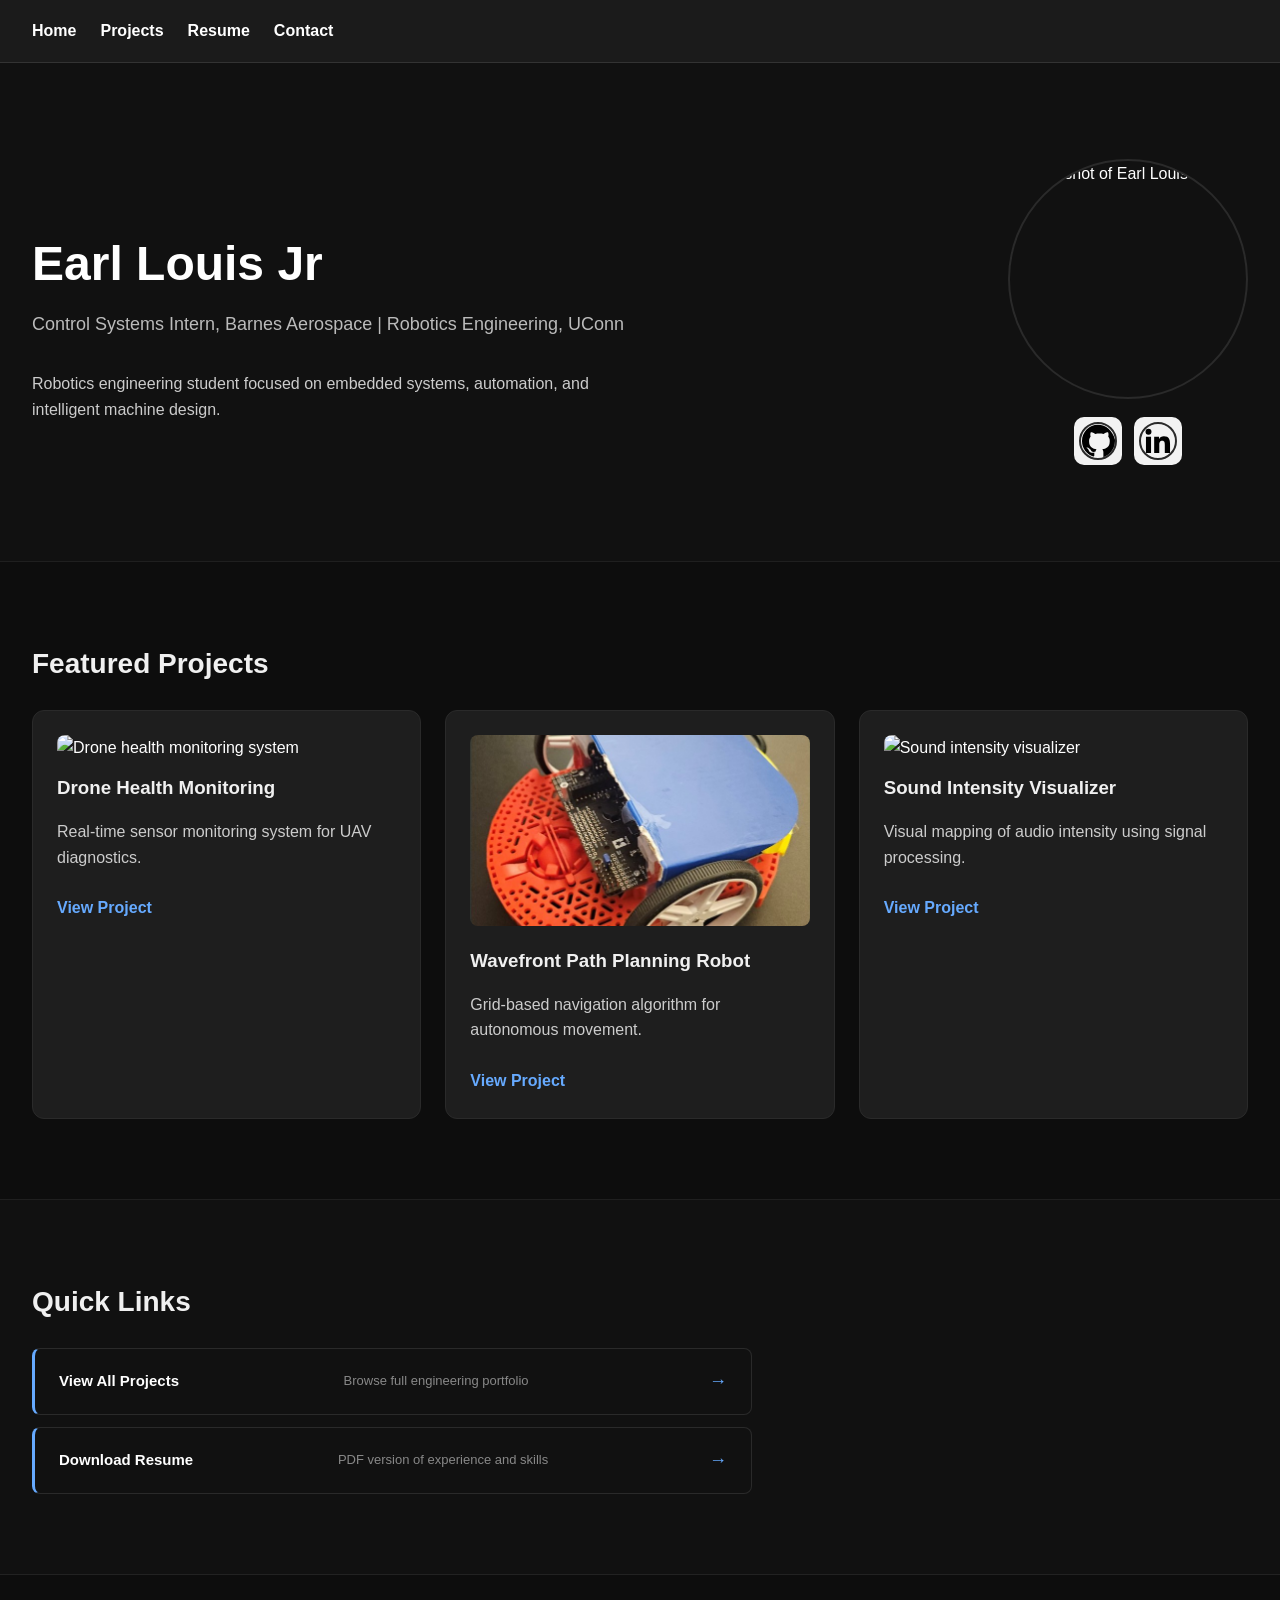
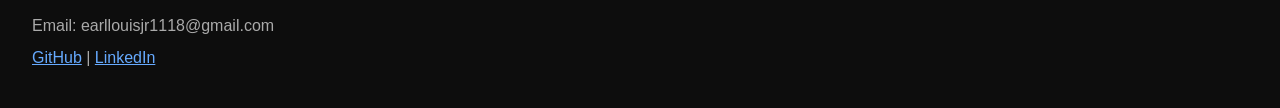
==== index.html @ 8fa8669f "Update link for Drone Health Monitoring project" ====
<!DOCTYPE html>
<html lang="en">
<head>
  <meta charset="UTF-8" />
  <meta name="viewport" content="width=device-width, initial-scale=1.0" />
  <title>Earl Louis Jr | Portfolio</title>
  <link rel="stylesheet" href="style.css" />
</head>
 
<body>
 
  <!-- NAV BAR -->
  <header class="site-header">
    <div class="container">
      <nav class="navbar">
        <a href="index.html">Home</a>
        <a href="projects/index.html">Projects</a>
        <a href="resume.html">Resume</a>
        <a href="contact.html">Contact</a>
      </nav>
    </div>
  </header>
 
  <!-- HERO SECTION -->
  <section class="hero">
    <div class="container hero-inner">
 
      <!-- LEFT SIDE -->
      <div class="hero-left">
        <h1>Earl Louis Jr</h1>
        <h2>Control Systems Intern, Barnes Aerospace | Robotics Engineering, UConn</h2>
        <p>
          Robotics engineering student focused on embedded systems, automation,
          and intelligent machine design.
        </p>
      </div>
 
      <!-- RIGHT SIDE -->
      <div class="hero-right">
        <img src="assets/headshot.jpg" alt="Headshot of Earl Louis Jr" />
 
        <div class="hero-buttons">
          <a href="https://github.com/earllouisjr/" target="_blank" class="icon-button">
            <img src="assets/icons/github.svg" alt="GitHub" />
          </a>
 
          <a href="https://www.linkedin.com/in/earl-louis-him/" target="_blank" class="icon-button">
            <img src="assets/icons/linkedin.svg" alt="LinkedIn" />
          </a>
        </div>
      </div>
 
    </div>
  </section>
 
  <!-- FEATURED PROJECTS -->
  <section class="featured-projects">
    <div class="container">
      <h2>Featured Projects</h2>
 
      <div class="project-grid">
 
        <div class="project-card">
          <img src="assets/projects/drone-health/thumbnail.jpg" alt="Drone health monitoring system" />
          <h3>Drone Health Monitoring</h3>
          <p>Real-time sensor monitoring system for UAV diagnostics.</p>
          <a href="projects/drone-health.html">View Project</a>
        </div>
 
        <div class="project-card">
          <img src="assets/projects/wavefront-robot/thumbnail.jpg" alt="Wavefront planner robot" />
          <h3>Wavefront Path Planning Robot</h3>
          <p>Grid-based navigation algorithm for autonomous movement.</p>
          <a href="projects/wavefront-robot.html">View Project</a>
        </div>
 
        <div class="project-card">
          <img src="assets/projects/sound-visualizer/thumbnail.jpg" alt="Sound intensity visualizer" />
          <h3>Sound Intensity Visualizer</h3>
          <p>Visual mapping of audio intensity using signal processing.</p>
          <a href="projects/sound-visualizer.html">View Project</a>
        </div>
 
      </div>
    </div>
  </section>
 
  <!-- QUICK LINKS -->
  <section class="quick-links">
    <div class="container">
 
      <h2>Quick Links</h2>
 
      <div class="quick-links-grid">
 
        <a class="quick-link-card" href="projects/index.html">
          <h3>View All Projects</h3>
          <p>Browse full engineering portfolio</p>
        </a>
 
        <a class="quick-link-card" href="assets/Earl_Louis_Resume.pdf">
          <h3>Download Resume</h3>
          <p>PDF version of experience and skills</p>
        </a>
 
      </div>
 
    </div>
  </section>
 
  <!-- FOOTER -->
  <footer class="site-footer">
    <div class="container">
      <p>Email: earllouisjr1118@gmail.com</p>
      <p>
        <a href="https://github.com/earllouisjr">GitHub</a> |
        <a href="https://www.linkedin.com/in/earl-louis-him/">LinkedIn</a>
      </p>
    </div>
  </footer>
 
</body>
</html>
---- style.css ----
/*  BASE  */
* {
  box-sizing: border-box;
}
 
body {
  font-family: Inter, sans-serif;
  background-color: #111;
  color: white;
  margin: 0;
  line-height: 1.6;
}
 
/*  LAYOUT CONTAINER  */
.container {
  max-width: 1400px;
  margin: 0 auto;
  padding: 0 32px;
  width: 100%;
}
 
/*  TYPOGRAPHY  */
h1 {
  font-size: 2.8rem;
  margin-bottom: 10px;
}
 
h2 {
  margin-top: 30px;
  font-size: 1.5rem;
  color: #f0f0f0;
}
 
p {
  color: #ccc;
  margin-bottom: 15px;
}
 
a {
  color: #66aaff;
}
 
/*  SITE HEADER / NAV  */
.site-header {
  background-color: #1b1b1b;
  border-bottom: 1px solid #333;
}
 
.navbar {
  display: flex;
  gap: 24px;
  padding: 18px 0;
}
 
.navbar a {
  color: white;
  text-decoration: none;
  font-weight: 600;
}
 
.navbar a:hover {
  color: #66aaff;
}
 
/*  HERO  */
.hero {
  background-color: #111;
  padding: 96px 0;
  border-bottom: 1px solid #1f1f1f;
}
 
.hero-inner {
  display: flex;
  justify-content: space-between;
  align-items: center;
  gap: 60px;
}
 
.hero-left {
  flex: 1;
  display: flex;
  flex-direction: column;
  justify-content: center;
}
 
.hero-right {
  flex-shrink: 0;
  display: flex;
  flex-direction: column;
  align-items: center;
  gap: 12px;
}
 
.hero-left h1 {
  font-size: 48px;
  margin-bottom: 8px;
}
 
.hero-left h2 {
  font-size: 18px;
  font-weight: 500;
  margin-top: 0;
  margin-bottom: 16px;
  color: #bbb;
}
 
.hero-left p {
  font-size: 16px;
  line-height: 1.6;
  max-width: 560px;
  color: #ccc;
}
 
.hero-right img {
  width: 240px;
  height: 240px;
  object-fit: cover;
  border-radius: 50%;
  border: 2px solid #2a2a2a;
}
 
.hero-buttons {
  display: flex;
  gap: 12px;
  margin-top: 6px;
}
 
.icon-button {
  display: flex;
  align-items: center;
  justify-content: center;
  width: 48px;
  height: 48px;
  border-radius: 10px;
  background-color: #f2f2f2;
  transition: background-color 0.2s ease;
}
 
.icon-button:hover {
  background-color: #e0e0e0;
}
 
.icon-button img {
  width: 38px;
  height: 38px;
  display: block;
}
 
/*  FEATURED PROJECTS  */
.featured-projects {
  background-color: #0d0d0d;
  padding: 80px 0;
}
 
.featured-projects h2 {
  font-size: 1.75rem;
  margin-top: 0;
  margin-bottom: 24px;
}
 
.project-grid {
  display: grid;
  grid-template-columns: repeat(3, 1fr);
  gap: 24px;
  margin-top: 8px;
}
 
.project-card {
  background-color: #1e1e1e;
  padding: 24px;
  border-radius: 12px;
  border: 1px solid #2a2a2a;
  transition: transform 0.2s ease, border-color 0.2s ease;
}
 
.project-card:hover {
  transform: translateY(-4px);
  border-color: #66aaff;
}
 
.project-card h3 {
  margin-top: 0;
  margin-bottom: 8px;
  color: #f0f0f0;
}
 
.project-card a {
  display: inline-block;
  margin-top: 10px;
  color: #66aaff;
  text-decoration: none;
  font-weight: bold;
}
 
.project-card a:hover {
  text-decoration: underline;
}

.project-card img {
  width: 100%;
  aspect-ratio: 16 / 9;
  object-fit: cover;
  border-radius: 8px;
  margin-bottom: 12px;
}
 
/*  QUICK LINKS  */
.quick-links {
  background-color: #111;
  padding: 80px 0;
  border-top: 1px solid #1f1f1f;
}
 
.quick-links h2 {
  font-size: 1.75rem;
  margin-top: 0;
  margin-bottom: 24px;
}
 
.quick-links-grid {
  display: flex;
  flex-direction: column;
  gap: 12px;
  margin-top: 8px;
  max-width: 720px;
}
 
.quick-link-card {
  display: flex;
  align-items: center;
  justify-content: space-between;
  padding: 18px 24px;
  border-radius: 8px;
  background-color: transparent;
  border: 1px solid #2a2a2a;
  border-left: 3px solid #66aaff;
  text-decoration: none;
  text-align: left;
  transition: background-color 0.2s ease, padding-left 0.2s ease;
}
 
.quick-link-card:hover {
  background-color: #1a1a1a;
  padding-left: 28px;
}
 
.quick-link-card::after {
  content: "→";
  color: #66aaff;
  font-size: 18px;
  margin-left: 16px;
  transition: transform 0.2s ease;
}
 
.quick-link-card:hover::after {
  transform: translateX(4px);
}
 
.quick-link-card h3 {
  font-size: 15px;
  margin: 0 0 2px 0;
  color: white;
  font-weight: 600;
}
 
.quick-link-card p {
  display: block;
  font-size: 13px;
  color: #888;
  margin: 0;
}
 
/*  FOOTER  */
.site-footer {
  background-color: #0d0d0d;
  border-top: 1px solid #222;
  padding: 32px 0;
}
 
.site-footer p {
  margin: 6px 0;
  color: #aaa;
}
 
/*  RESPONSIVE  */
@media (max-width: 900px) {
  .hero-inner {
    flex-direction: column-reverse;
    text-align: center;
    gap: 32px;
  }
 
  .hero-left {
    align-items: center;
  }
 
  .hero-left p {
    max-width: 100%;
  }
 
  .project-grid {
    grid-template-columns: 1fr;
  }
 
}
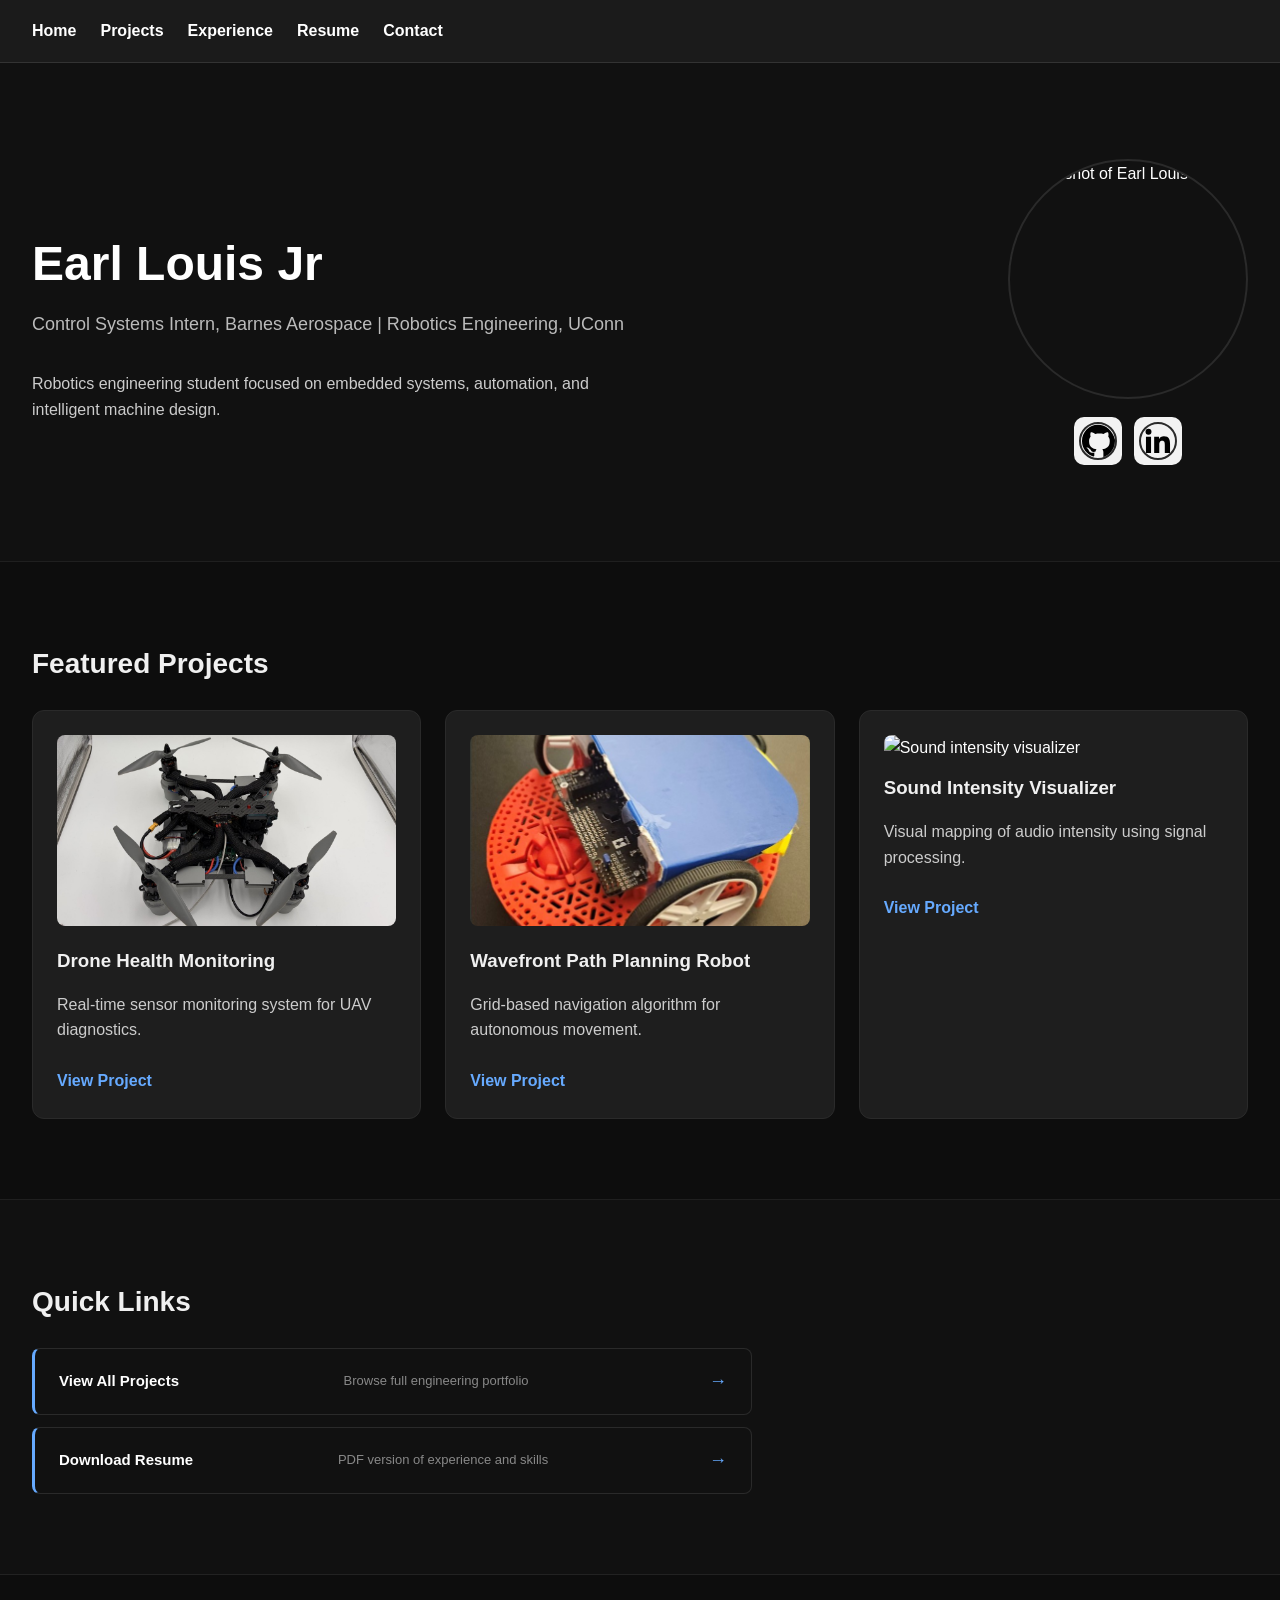
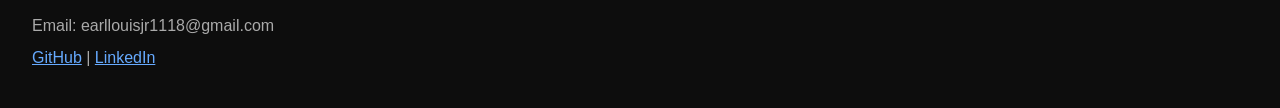
==== commit 3e2328dd: "Add Experience link to navigation menu" ====
--- a/index.html
+++ b/index.html
@@ -15,6 +15,7 @@
       <nav class="navbar">
         <a href="index.html">Home</a>
         <a href="projects/index.html">Projects</a>
+        <a href="experience/index.html">Experience</a>
         <a href="resume.html">Resume</a>
         <a href="contact.html">Contact</a>
       </nav>
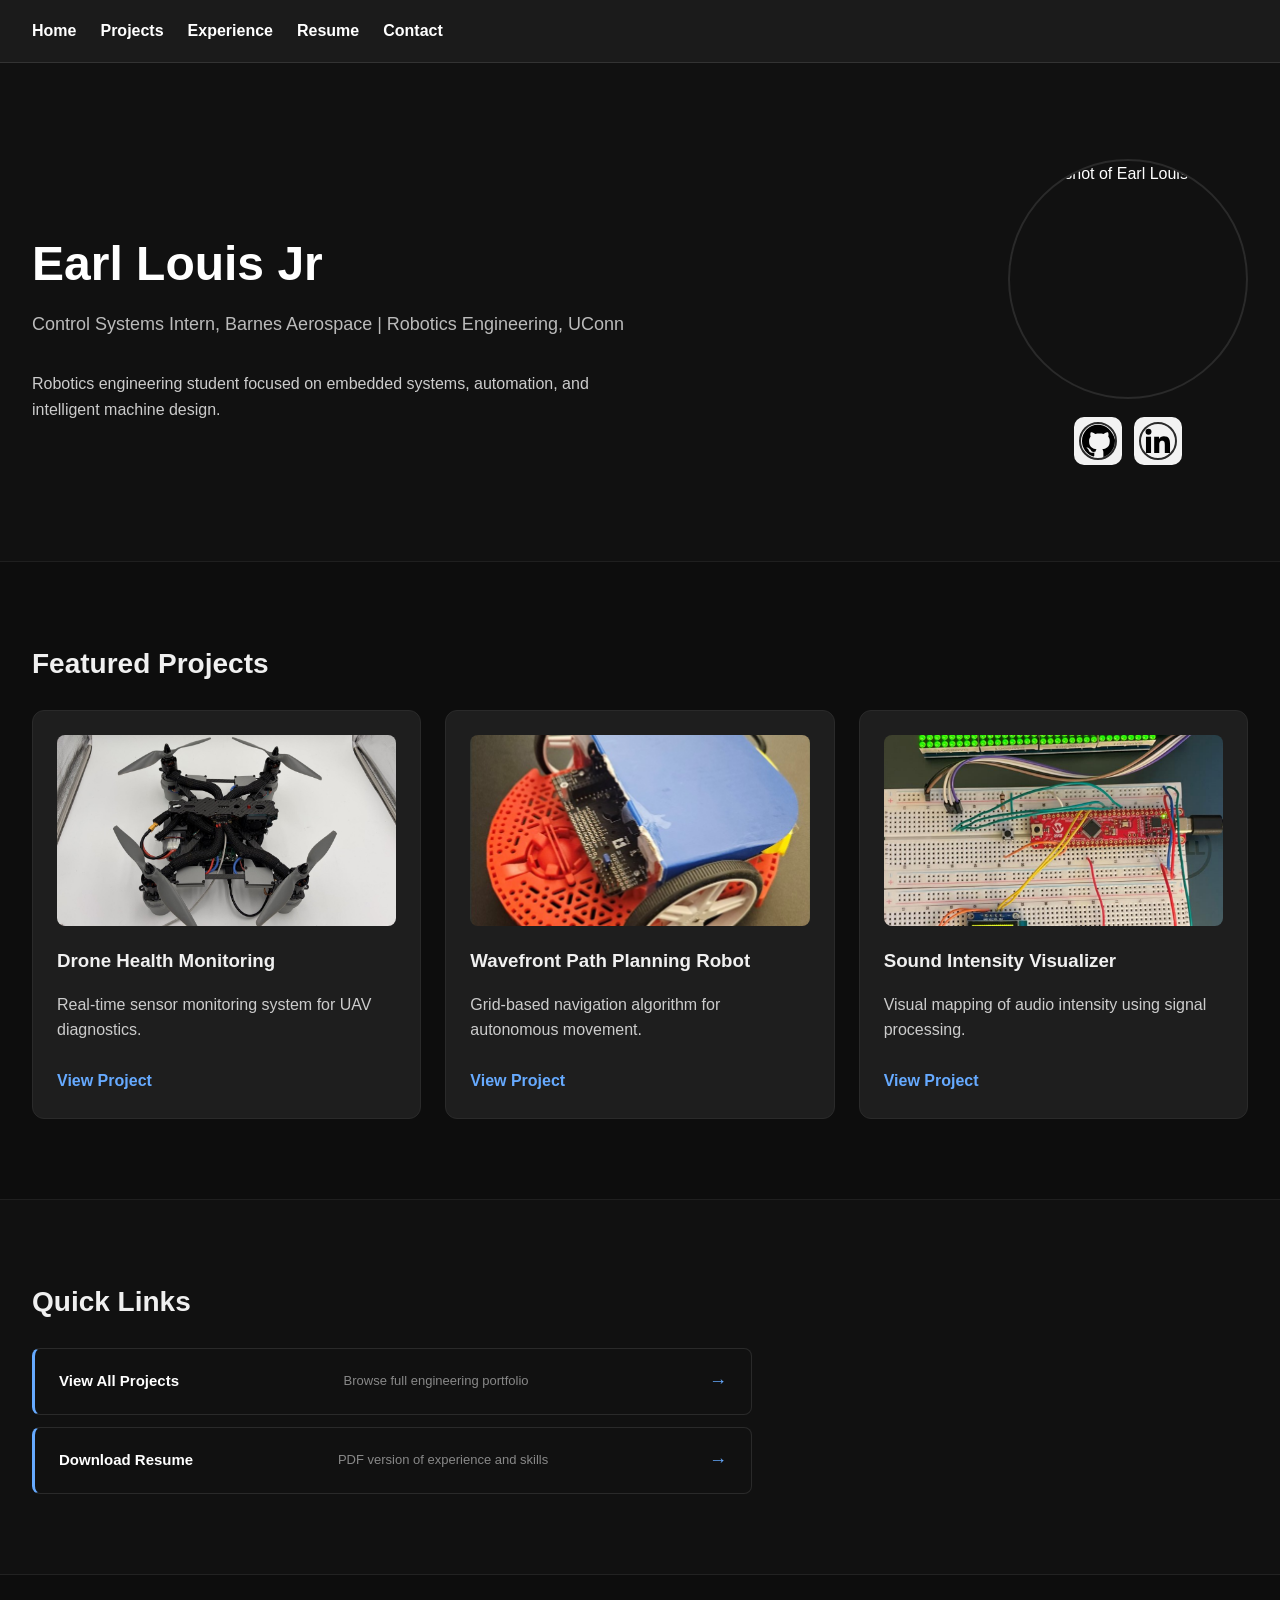
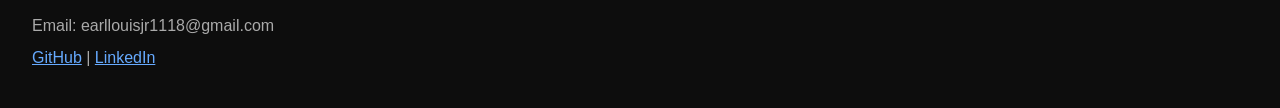
==== commit 9e71b44d: "Update thumbnail image for Sound Intensity Visualizer" ====
--- a/index.html
+++ b/index.html
@@ -16,7 +16,7 @@
         <a href="index.html">Home</a>
         <a href="projects/index.html">Projects</a>
         <a href="experience/index.html">Experience</a>
-        <a href="resume.html">Resume</a>
+        <a href="assets/Earl_Louis_Resume.pdf">Resume</a>
         <a href="contact.html">Contact</a>
       </nav>
     </div>
@@ -76,7 +76,7 @@
         </div>
  
         <div class="project-card">
-          <img src="assets/projects/sound-visualizer/thumbnail.jpg" alt="Sound intensity visualizer" />
+          <img src="assets/projects/sound-visualizer/breadboard.png" alt="Sound intensity visualizer" />
           <h3>Sound Intensity Visualizer</h3>
           <p>Visual mapping of audio intensity using signal processing.</p>
           <a href="projects/sound-visualizer.html">View Project</a>
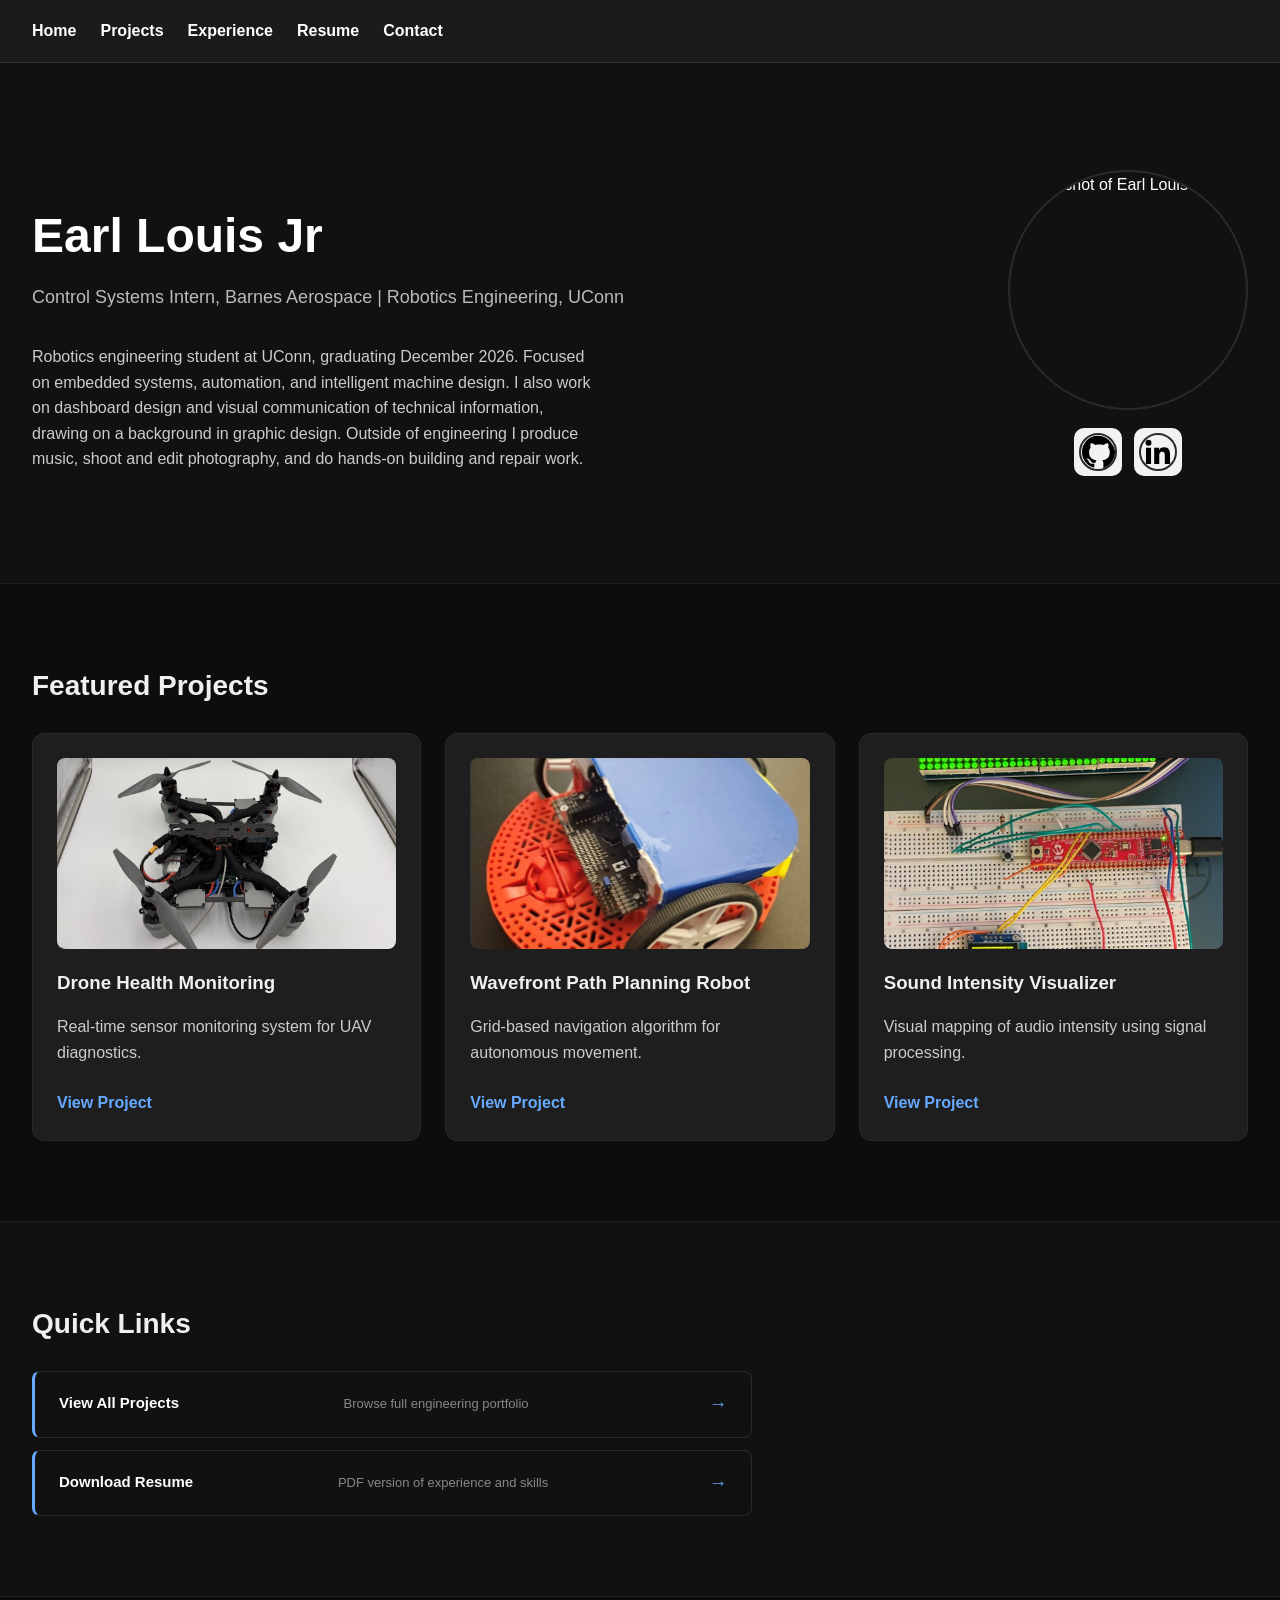
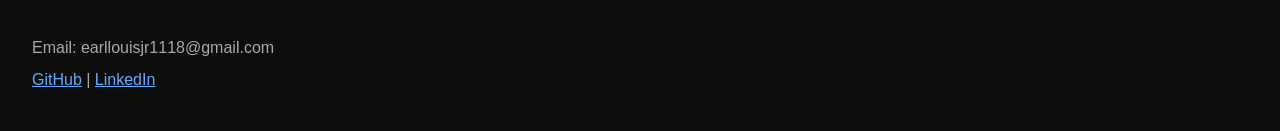
==== commit eb86043a: "Revise student description in index.html Updated the description of the robotics engineering student" ====
--- a/index.html
+++ b/index.html
@@ -31,8 +31,11 @@
         <h1>Earl Louis Jr</h1>
         <h2>Control Systems Intern, Barnes Aerospace | Robotics Engineering, UConn</h2>
         <p>
-          Robotics engineering student focused on embedded systems, automation,
-          and intelligent machine design.
+          Robotics engineering student at UConn, graduating December 2026. 
+          Focused on embedded systems, automation, and intelligent machine design. 
+          I also work on dashboard design and visual communication of technical information, 
+          drawing on a background in graphic design. Outside of engineering I produce music, 
+          shoot and edit photography, and do hands-on building and repair work.
         </p>
       </div>
  
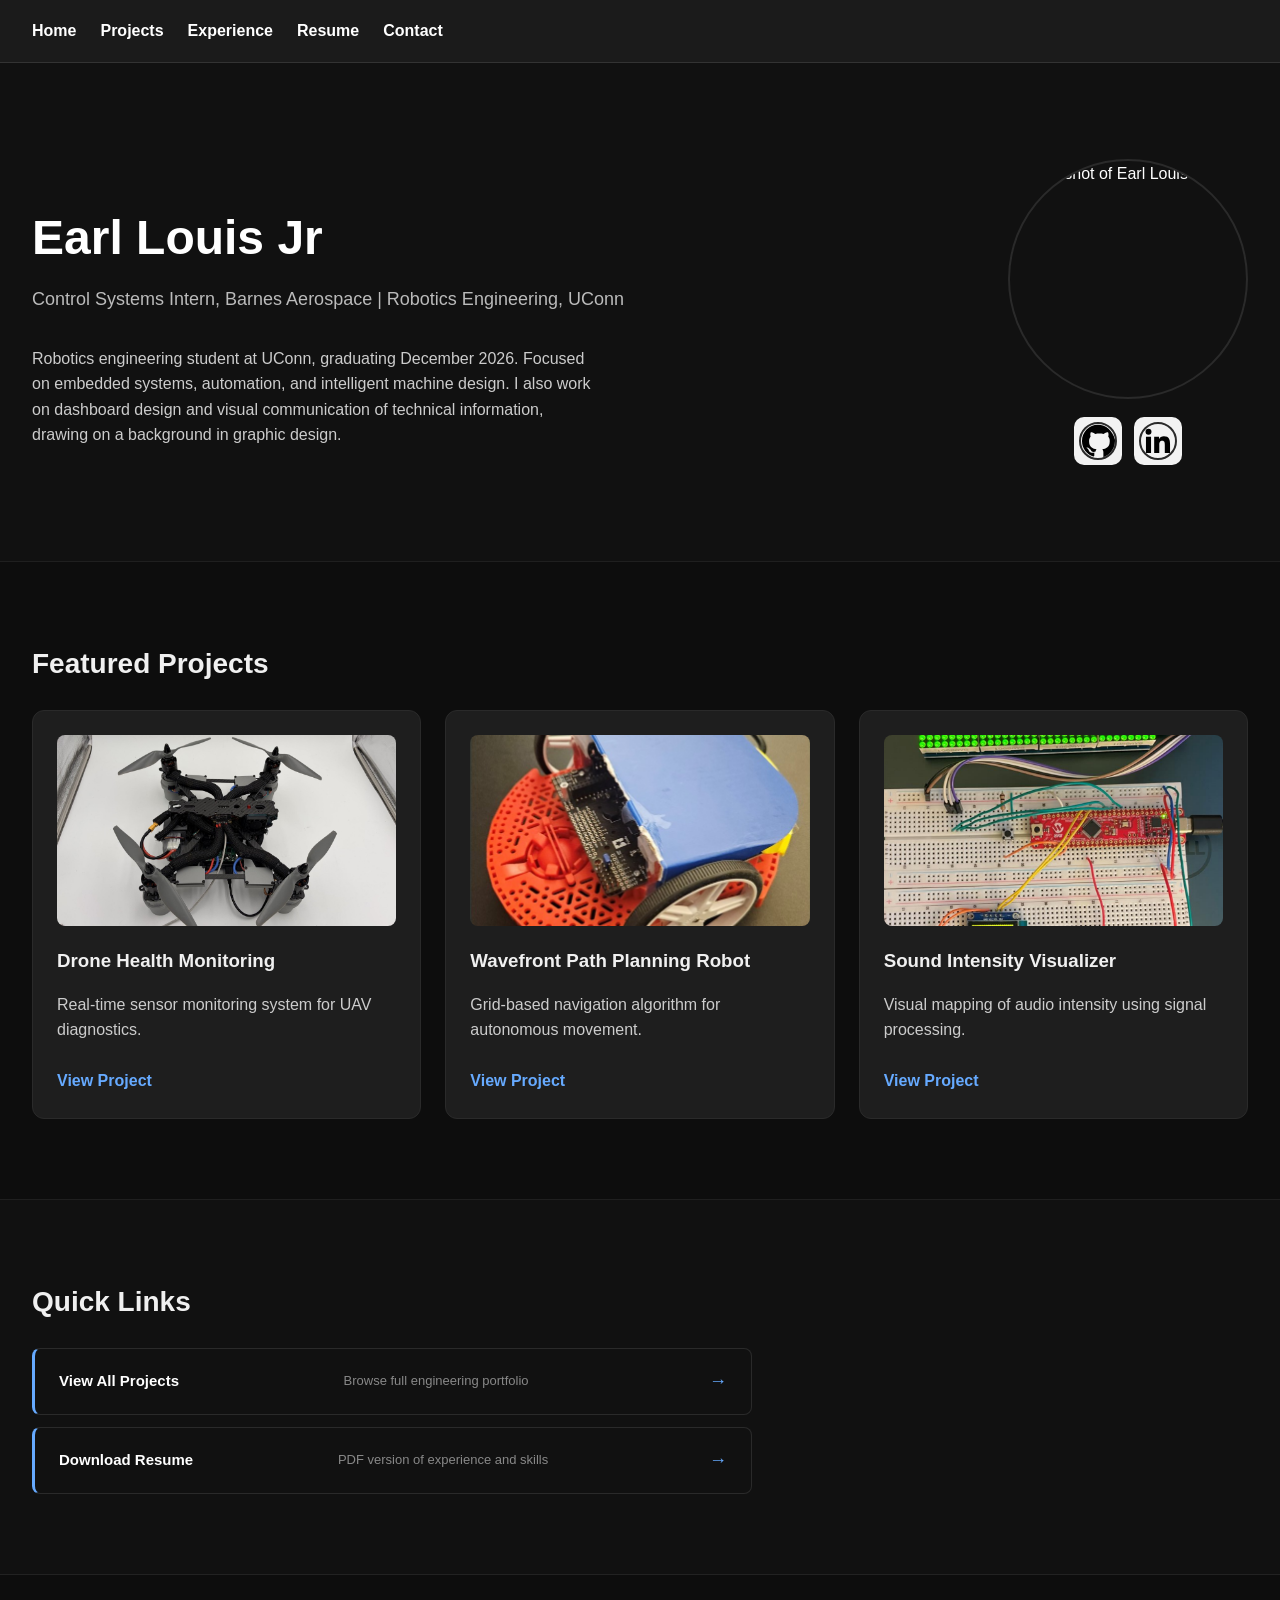
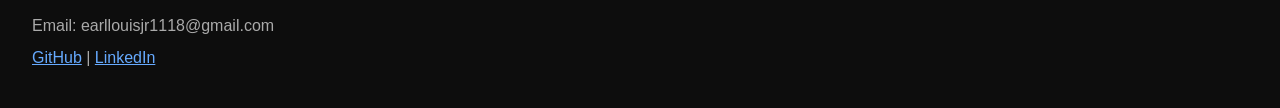
==== commit 7f889d70: "Update index.html" ====
--- a/index.html
+++ b/index.html
@@ -34,8 +34,7 @@
           Robotics engineering student at UConn, graduating December 2026. 
           Focused on embedded systems, automation, and intelligent machine design. 
           I also work on dashboard design and visual communication of technical information, 
-          drawing on a background in graphic design. Outside of engineering I produce music, 
-          shoot and edit photography, and do hands-on building and repair work.
+          drawing on a background in graphic design. 
         </p>
       </div>
  
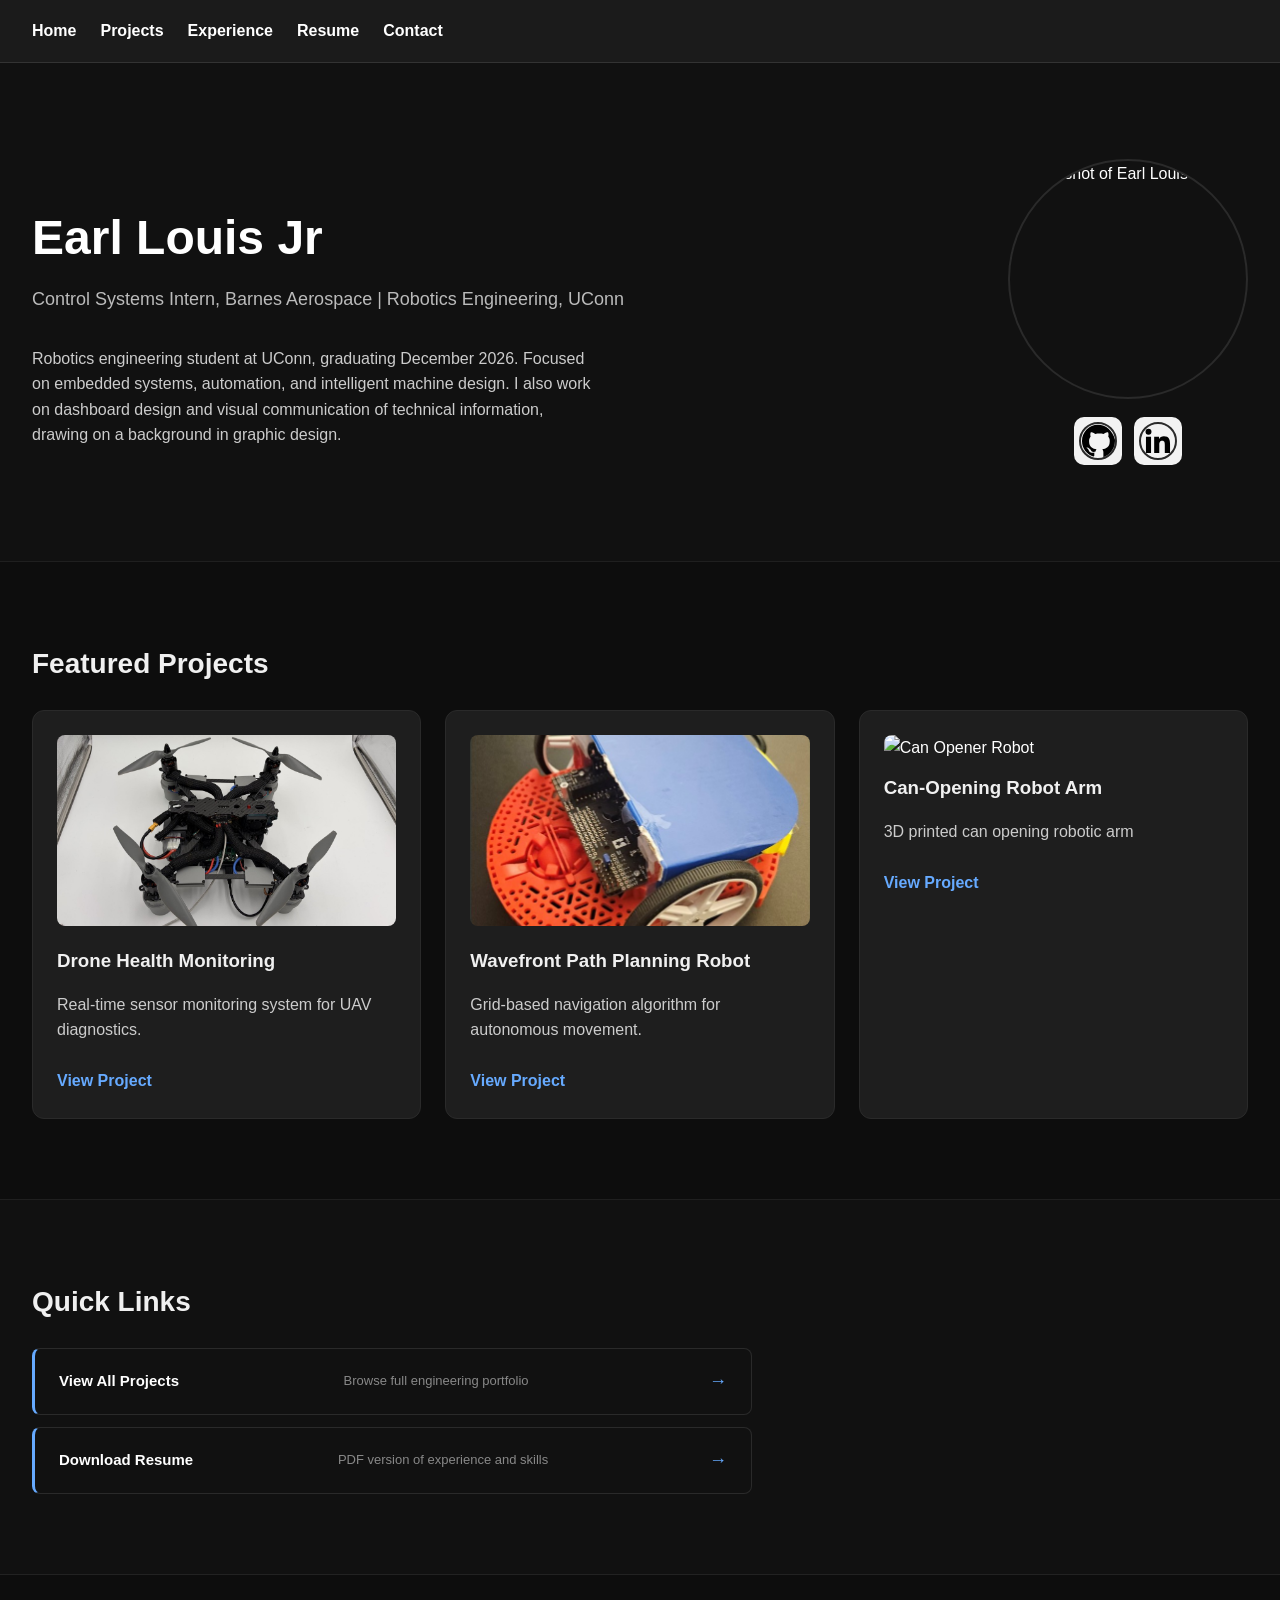
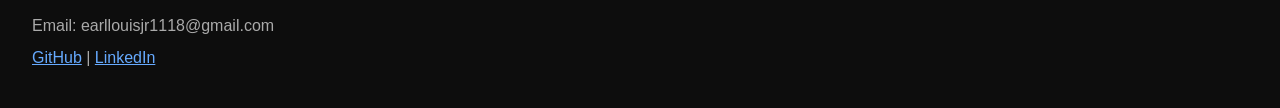
==== commit f9c7e5bd: "Replace Sound Intensity Visualizer with Can Opener Robot" ====
--- a/index.html
+++ b/index.html
@@ -78,10 +78,10 @@
         </div>
  
         <div class="project-card">
-          <img src="assets/projects/sound-visualizer/breadboard.png" alt="Sound intensity visualizer" />
-          <h3>Sound Intensity Visualizer</h3>
-          <p>Visual mapping of audio intensity using signal processing.</p>
-          <a href="projects/sound-visualizer.html">View Project</a>
+          <img src="assets/projects/can-opener/thumbnail.jpg" alt="Can Opener Robot" />
+          <h3>Can-Opening Robot Arm</h3>
+          <p>3D printed can opening robotic arm</p>
+          <a href="projects/can-opener.html">View Project</a>
         </div>
  
       </div>
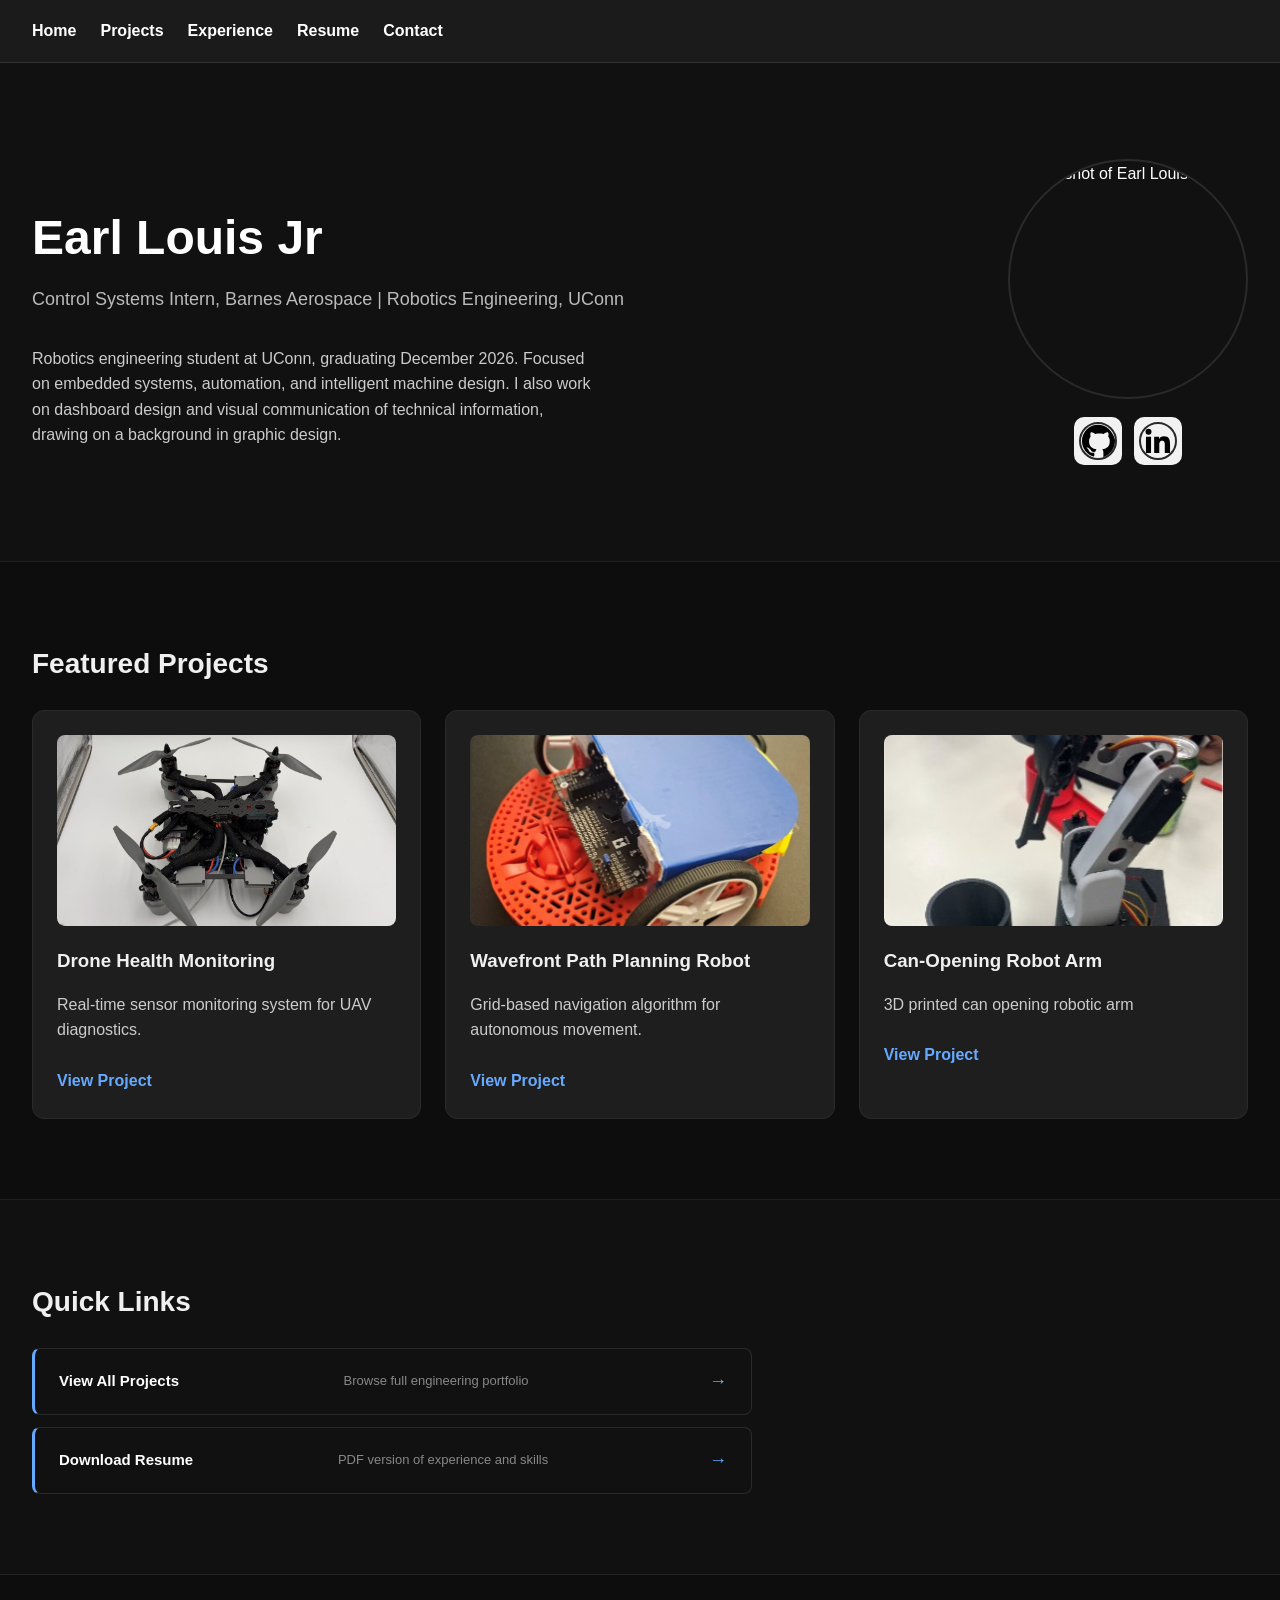
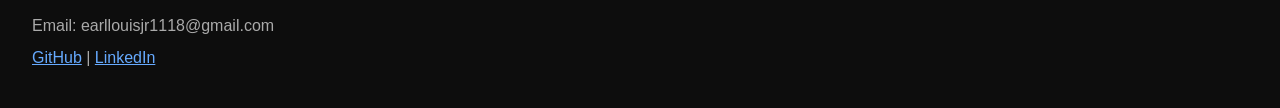
==== commit 7cc5f19d: "Integrate Google Analytics tracking code Added Google Analytics tracking code to the portfolio page." ====
--- a/index.html
+++ b/index.html
@@ -5,6 +5,15 @@
   <meta name="viewport" content="width=device-width, initial-scale=1.0" />
   <title>Earl Louis Jr | Portfolio</title>
   <link rel="stylesheet" href="style.css" />
+  <!-- Google tag (gtag.js) -->
+  <script async src="https://www.googletagmanager.com/gtag/js?id=G-N6VE0HB01G"></script>
+  <script>
+    window.dataLayer = window.dataLayer || [];
+    function gtag(){dataLayer.push(arguments);}
+    gtag('js', new Date());
+  
+    gtag('config', 'G-N6VE0HB01G');
+  </script>
 </head>
  
 <body>
--- a/style.css
+++ b/style.css
@@ -281,7 +281,25 @@
   margin: 6px 0;
   color: #aaa;
 }
- 
+
+/* META TAGS */
+.project-meta {
+  display: flex;
+  flex-wrap: wrap;
+  gap: 8px;
+  margin-top: 10px;
+}
+
+.meta-tag {
+  font-size: 12px;
+  padding: 4px 12px;
+  border-radius: 100px;
+  border: 1px solid #333;
+  color: #aaa;
+  font-family: monospace;
+  letter-spacing: 0.03em;
+}
+
 /*  RESPONSIVE  */
 @media (max-width: 900px) {
   .hero-inner {
